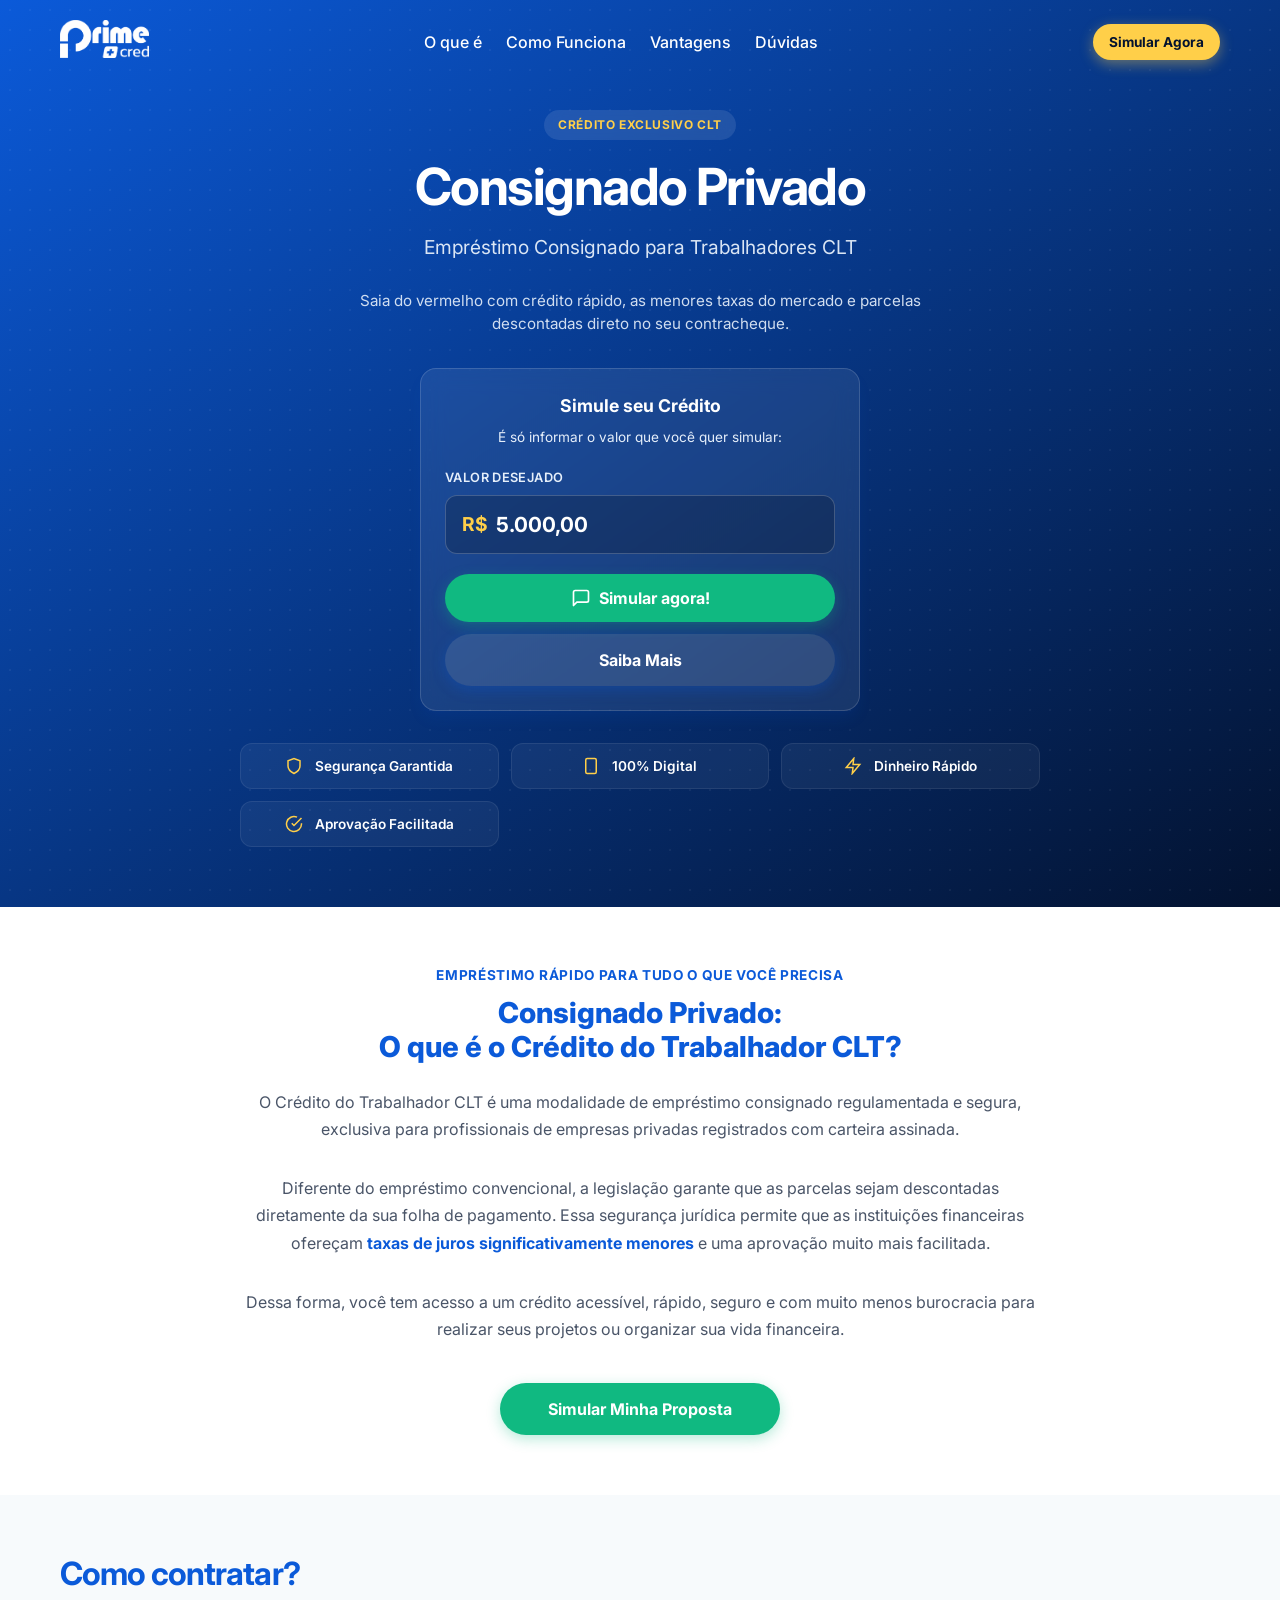
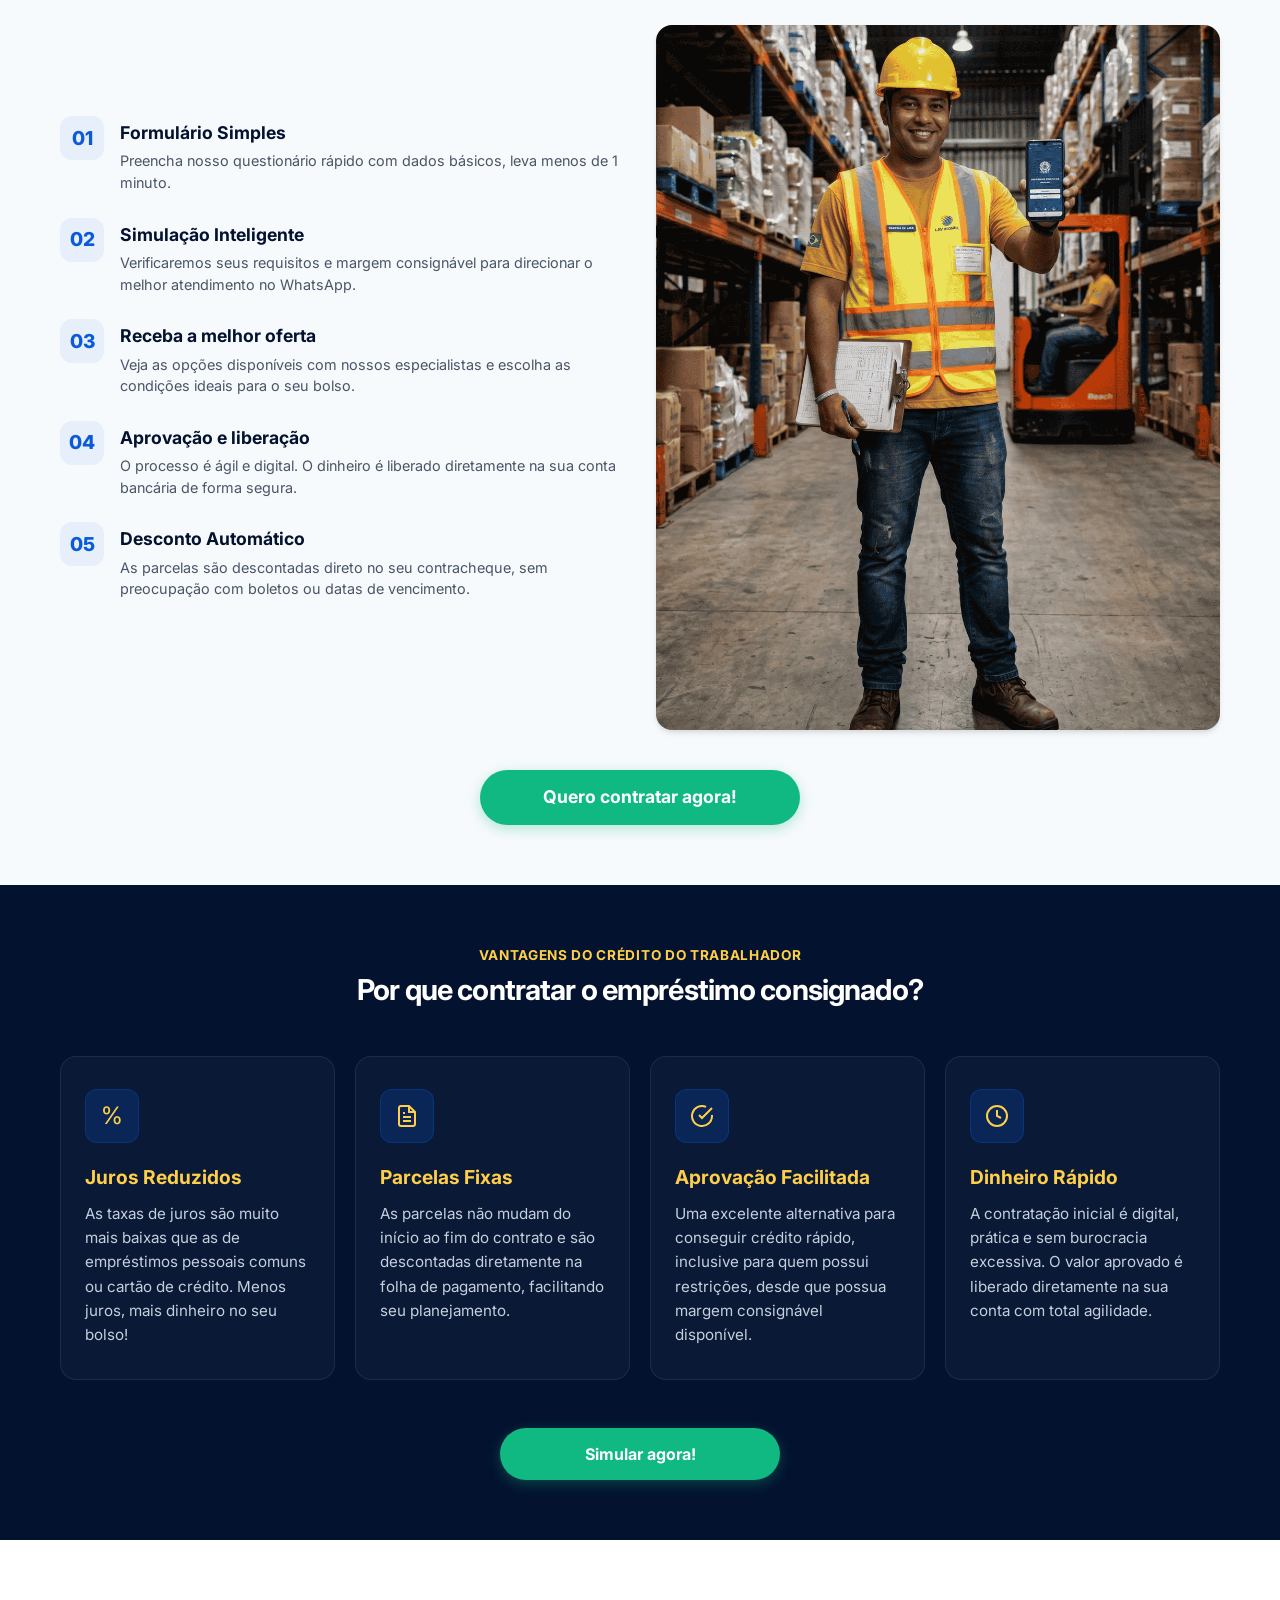
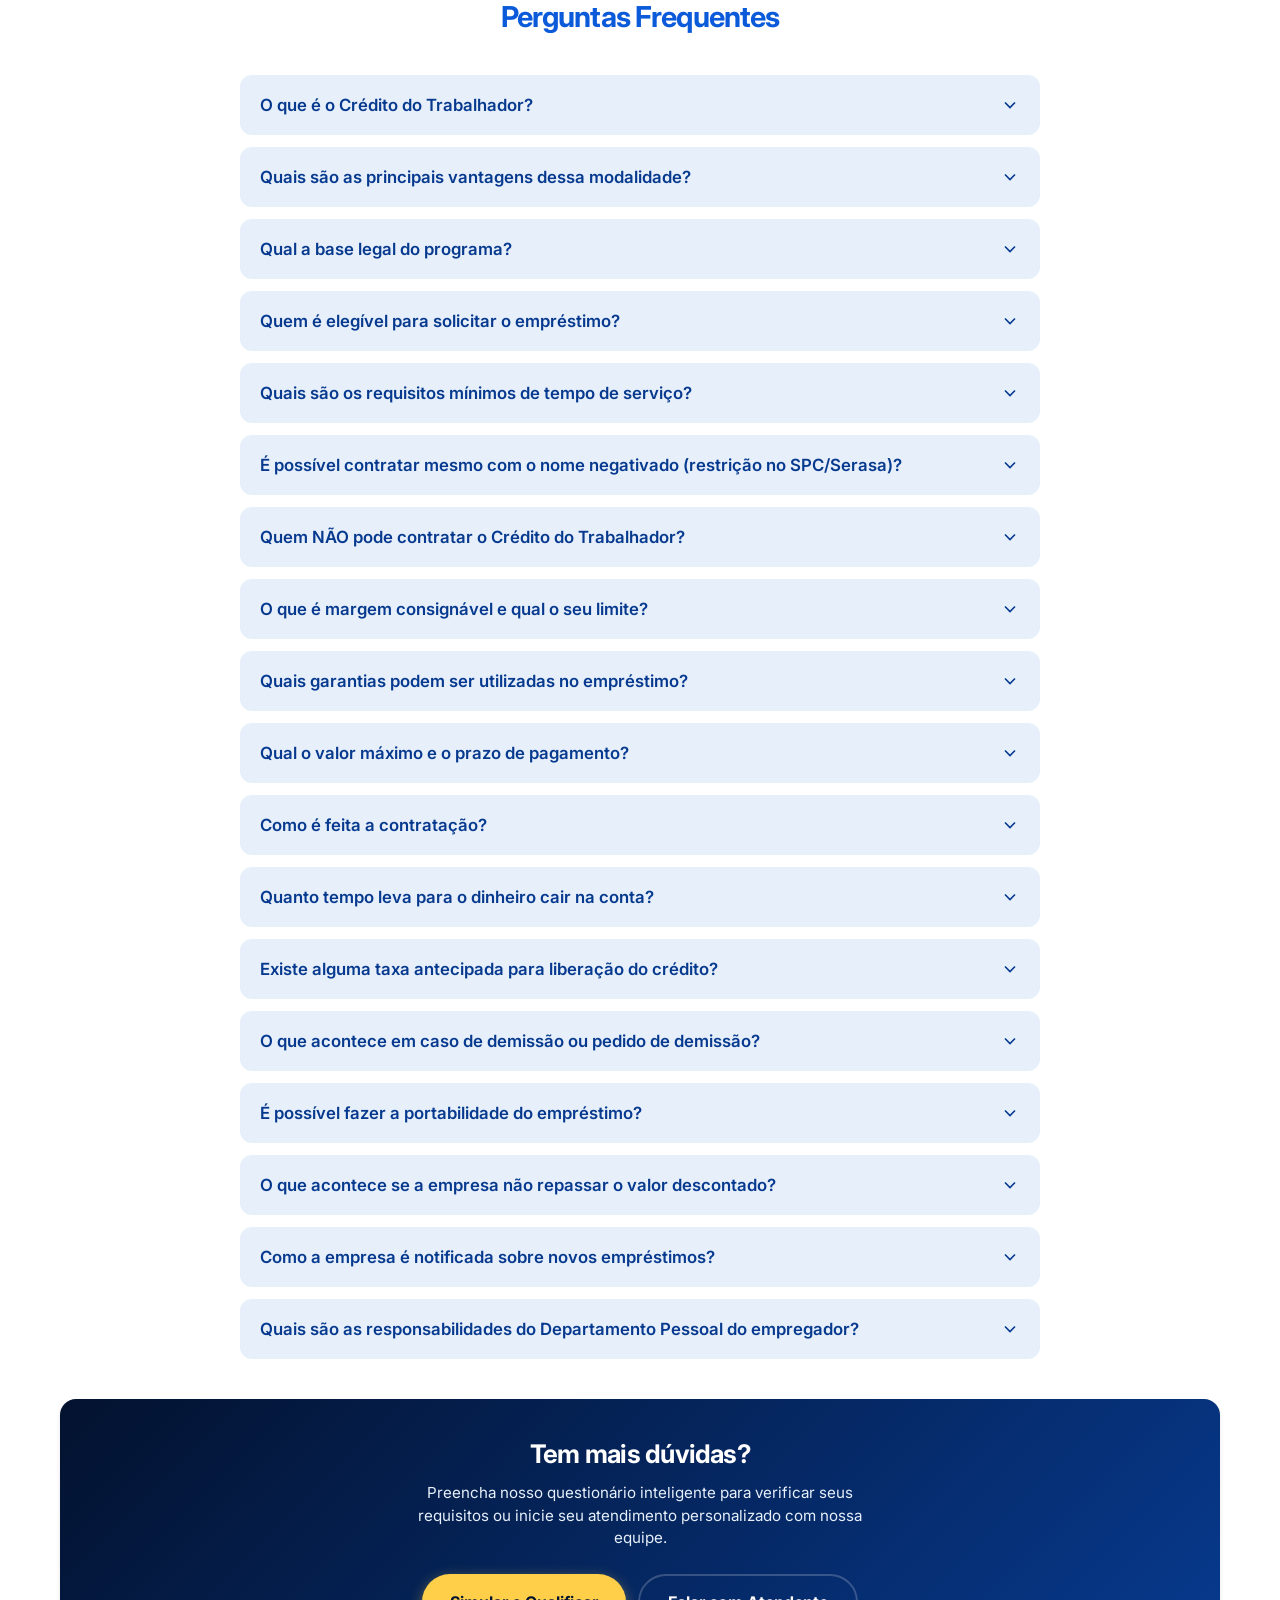
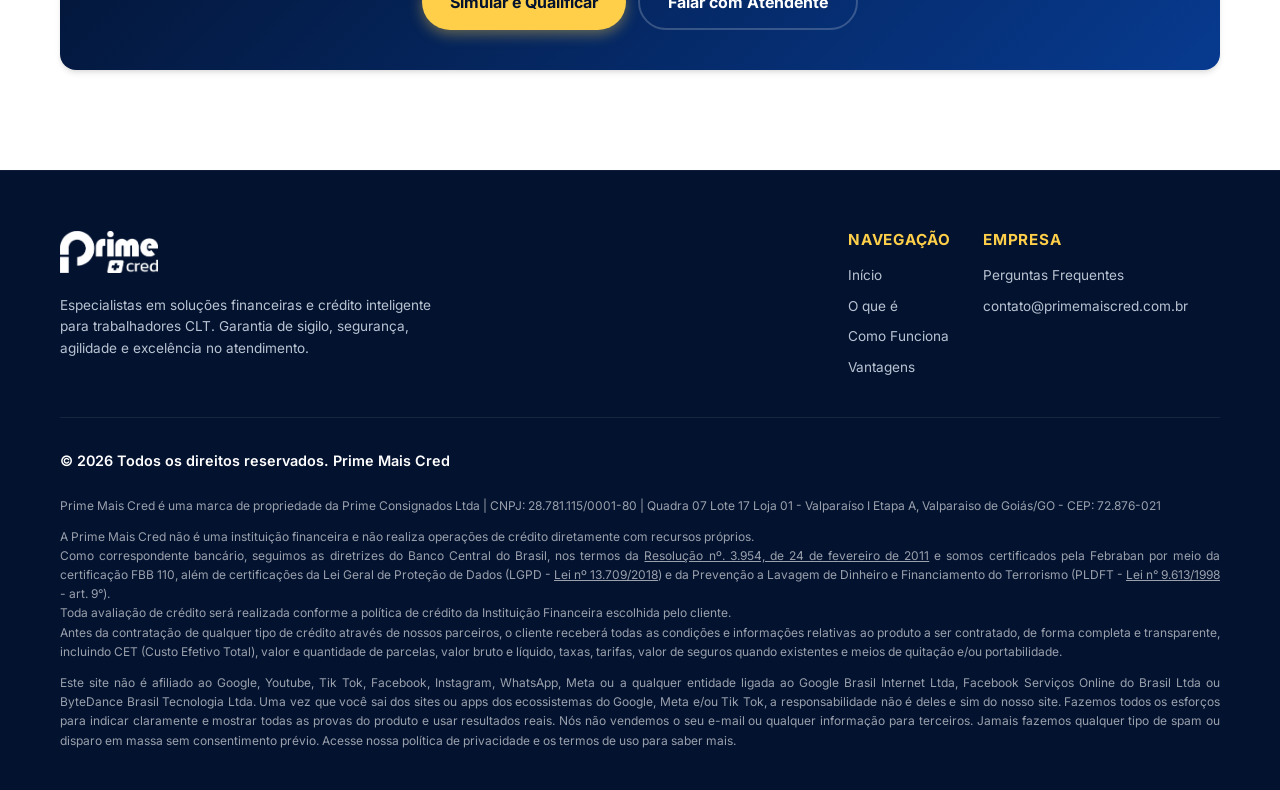
==== index.html @ 3300f2ee "feat: lançamento da landing page versão 1.0" ====
<!DOCTYPE html>
<html lang="pt-BR">
<head>
  <meta charset="UTF-8">
  <meta name="viewport" content="width=device-width, initial-scale=1.0">
  <title>Prime Mais Cred - Empréstimo Consignado Privado para Trabalhadores CLT</title>
  <meta name="description" content="Simule seu Empréstimo Consignado Privado na Prime Mais Cred. Exclusivo para trabalhadores CLT com desconto em folha, as menores taxas e liberação rápida.">
  
  <!-- Favicon / Ícone -->
  <link rel="icon" href="logo-prime-cred-oficial-sem-fundo.webp" type="image/webp">
  
  <!-- Folha de Estilos -->
  <link rel="stylesheet" href="css/style.css">
</head>
<body>

  <!-- Header -->
  <header class="header" id="header">
    <div class="container">
      <a href="index.html" class="logo-link" aria-label="Página Inicial Prime Mais Cred">
        <img src="logo-prime-cred-letra-branca-sem-fundo.webp" alt="Logo Prime Mais Cred" class="logo-img">
      </a>
      <nav class="header-nav">
        <a href="#sobre">O que é</a>
        <a href="#como-contratar">Como Funciona</a>
        <a href="#vantagens">Vantagens</a>
        <a href="#faq">Dúvidas</a>
      </nav>
      <div>
        <a href="questionario.html" class="btn btn-secondary" style="padding: 8px 16px; font-size: 0.85rem;">Simular Agora</a>
      </div>
    </div>
  </header>

  <!-- Hero Section -->
  <section class="hero">
    <div class="container">
      <div class="hero-content">
        <span class="tag-badge">Crédito Exclusivo CLT</span>
        <h1>Consignado Privado</h1>
        <p>Empréstimo Consignado para Trabalhadores CLT</p>
        
        <div style="max-width: 600px; margin: 0 auto 32px auto; font-size: 0.95rem; color: var(--color-primary-light); opacity: 0.9;">
          Saia do vermelho com crédito rápido, as menores taxas do mercado e parcelas descontadas direto no seu contracheque.
        </div>

        <!-- Card de Simulação da Hero -->
        <div class="hero-simulation-card" id="hero-simulation-card">
          <div class="simulation-title">Simule seu Crédito</div>
          <div class="simulation-subtitle">É só informar o valor que você quer simular:</div>
          
          <div class="input-group">
            <label for="hero-simulation-value" class="input-label">Valor Desejado</label>
            <div class="input-wrapper">
              <span class="input-prefix">R$</span>
              <input type="text" id="hero-simulation-value" class="input-field" placeholder="5.000,00" value="5.000,00">
            </div>
          </div>

          <div style="display: flex; flex-direction: column; gap: 12px;">
            <button type="button" id="btn-hero-simulate" class="btn btn-success">
              <svg width="20" height="20" viewBox="0 0 24 24" fill="none" stroke="currentColor" stroke-width="2" stroke-linecap="round" stroke-linejoin="round"><path d="M21 15a2 2 0 0 1-2 2H7l-4 4V5a2 2 0 0 1 2-2h14a2 2 0 0 1 2 2z"></path></svg>
              Simular agora!
            </button>
            <a href="#sobre" class="btn btn-primary" style="background-color: rgba(255,255,255,0.1); color: var(--color-white);">Saiba Mais</a>
          </div>
        </div>

        <!-- Mini Badges de Confiança -->
        <div class="hero-badges-grid">
          <div class="hero-badge">
            <svg width="18" height="18" viewBox="0 0 24 24" fill="none" stroke="currentColor" stroke-width="2"><path d="M12 22s8-4 8-10V5l-8-3-8 3v7c0 6 8 10 8 10z"></path></svg>
            <span>Segurança Garantida</span>
          </div>
          <div class="hero-badge">
            <svg width="18" height="18" viewBox="0 0 24 24" fill="none" stroke="currentColor" stroke-width="2"><rect x="5" y="2" width="14" height="20" rx="2" ry="2"></rect><line x1="12" y1="18" x2="12.01" y2="18"></line></svg>
            <span>100% Digital</span>
          </div>
          <div class="hero-badge">
            <svg width="18" height="18" viewBox="0 0 24 24" fill="none" stroke="currentColor" stroke-width="2"><polygon points="13 2 3 14 12 14 11 22 21 10 12 10 13 2"></polygon></svg>
            <span>Dinheiro Rápido</span>
          </div>
          <div class="hero-badge">
            <svg width="18" height="18" viewBox="0 0 24 24" fill="none" stroke="currentColor" stroke-width="2"><path d="M22 11.08V12a10 10 0 1 1-5.93-9.14"></path><polyline points="22 4 12 14.01 9 11.01"></polyline></svg>
            <span>Aprovação Facilitada</span>
          </div>
        </div>

      </div>
    </div>
  </section>

  <!-- Seção: O que é o Crédito -->
  <section class="section" id="sobre">
    <div class="container">
      <h2 class="section-title" style="font-size: 0.85rem; text-transform: uppercase; letter-spacing: 0.05em; color: var(--color-primary);">Empréstimo rápido para tudo o que você precisa</h2>
      <div style="font-size: 1.8rem; font-weight: 800; text-align: center; color: var(--color-primary); margin-bottom: 24px; line-height: 1.2;">
        Consignado Privado:<br>O que é o Crédito do Trabalhador CLT?
      </div>
      
      <p class="about-text">
        O Crédito do Trabalhador CLT é uma modalidade de empréstimo consignado regulamentada e segura, exclusiva para profissionais de empresas privadas registrados com carteira assinada.
      </p>
      <p class="about-text">
        Diferente do empréstimo convencional, a legislação garante que as parcelas sejam descontadas diretamente da sua folha de pagamento. Essa segurança jurídica permite que as instituições financeiras ofereçam <strong>taxas de juros significativamente menores</strong> e uma aprovação muito mais facilitada.
      </p>
      <p class="about-text" style="margin-bottom: 40px;">
        Dessa forma, você tem acesso a um crédito acessível, rápido, seguro e com muito menos burocracia para realizar seus projetos ou organizar sua vida financeira.
      </p>

      <div style="text-align: center;">
        <a href="questionario.html" class="btn btn-success" style="max-width: 280px;">Simular Minha Proposta</a>
      </div>
    </div>
  </section>

  <!-- Seção: Como Contratar -->
  <section class="section" id="como-contratar" style="background-color: var(--color-gray-light);">
    <div class="container">
      <h2 class="section-title" style="text-align: left; color: var(--color-primary); font-size: 2rem; margin-bottom: 32px;">Como contratar?</h2>
      
      <div class="steps-container">
        <div class="steps-grid">
          
          <div class="step-item">
            <div class="step-number">01</div>
            <div class="step-content">
              <div class="step-title">Formulário Simples</div>
              <div class="step-desc">Preencha nosso questionário rápido com dados básicos, leva menos de 1 minuto.</div>
            </div>
          </div>

          <div class="step-item">
            <div class="step-number">02</div>
            <div class="step-content">
              <div class="step-title">Simulação Inteligente</div>
              <div class="step-desc">Verificaremos seus requisitos e margem consignável para direcionar o melhor atendimento no WhatsApp.</div>
            </div>
          </div>

          <div class="step-item">
            <div class="step-number">03</div>
            <div class="step-content">
              <div class="step-title">Receba a melhor oferta</div>
              <div class="step-desc">Veja as opções disponíveis com nossos especialistas e escolha as condições ideais para o seu bolso.</div>
            </div>
          </div>

          <div class="step-item">
            <div class="step-number">04</div>
            <div class="step-content">
              <div class="step-title">Aprovação e liberação</div>
              <div class="step-desc">O processo é ágil e digital. O dinheiro é liberado diretamente na sua conta bancária de forma segura.</div>
            </div>
          </div>

          <div class="step-item">
            <div class="step-number">05</div>
            <div class="step-content">
              <div class="step-title">Desconto Automático</div>
              <div class="step-desc">As parcelas são descontadas direto no seu contracheque, sem preocupação com boletos ou datas de vencimento.</div>
            </div>
          </div>

        </div>

        <div class="steps-img-wrapper">
          <!-- Imagem de apoio do Trabalhador CLT -->
          <img src="trabalhador-clt.webp" alt="Trabalhador CLT com carteira assinada" class="steps-img">
        </div>
      </div>

      <div style="text-align: center; margin-top: 40px;">
        <a href="questionario.html" class="btn btn-success" style="max-width: 320px; font-size: 1.1rem;">Quero contratar agora!</a>
      </div>
    </div>
  </section>

  <!-- Seção: Vantagens -->
  <section class="section bg-dark-section" id="vantagens">
    <div class="container">
      <div style="text-align: center; color: var(--color-secondary); font-size: 0.85rem; font-weight: 700; text-transform: uppercase; letter-spacing: 0.05em; margin-bottom: 8px;">
        Vantagens do Crédito do Trabalhador
      </div>
      <h2 class="section-title" style="margin-bottom: 48px;">Por que contratar o empréstimo consignado?</h2>
      
      <div class="benefits-grid">
        
        <div class="benefit-card">
          <div class="benefit-icon">%</div>
          <div class="benefit-title">Juros Reduzidos</div>
          <div class="benefit-desc">As taxas de juros são muito mais baixas que as de empréstimos pessoais comuns ou cartão de crédito. Menos juros, mais dinheiro no seu bolso!</div>
        </div>

        <div class="benefit-card">
          <div class="benefit-icon">
            <svg width="24" height="24" viewBox="0 0 24 24" fill="none" stroke="currentColor" stroke-width="2"><path d="M14 2H6a2 2 0 0 0-2 2v16a2 2 0 0 0 2 2h12a2 2 0 0 0 2-2V8z"></path><polyline points="14 2 14 8 20 8"></polyline><line x1="16" y1="13" x2="8" y2="13"></line><line x1="16" y1="17" x2="8" y2="17"></line><polyline points="10 9 9 9 8 9"></polyline></svg>
          </div>
          <div class="benefit-title">Parcelas Fixas</div>
          <div class="benefit-desc">As parcelas não mudam do início ao fim do contrato e são descontadas diretamente na folha de pagamento, facilitando seu planejamento.</div>
        </div>

        <div class="benefit-card">
          <div class="benefit-icon">
            <svg width="24" height="24" viewBox="0 0 24 24" fill="none" stroke="currentColor" stroke-width="2"><path d="M22 11.08V12a10 10 0 1 1-5.93-9.14"></path><polyline points="22 4 12 14.01 9 11.01"></polyline></svg>
          </div>
          <div class="benefit-title">Aprovação Facilitada</div>
          <div class="benefit-desc">Uma excelente alternativa para conseguir crédito rápido, inclusive para quem possui restrições, desde que possua margem consignável disponível.</div>
        </div>

        <div class="benefit-card">
          <div class="benefit-icon">
            <svg width="24" height="24" viewBox="0 0 24 24" fill="none" stroke="currentColor" stroke-width="2"><circle cx="12" cy="12" r="10"></circle><polyline points="12 6 12 12 16 14"></polyline></svg>
          </div>
          <div class="benefit-title">Dinheiro Rápido</div>
          <div class="benefit-desc">A contratação inicial é digital, prática e sem burocracia excessiva. O valor aprovado é liberado diretamente na sua conta com total agilidade.</div>
        </div>

      </div>

      <div style="text-align: center; margin-top: 48px;">
        <a href="questionario.html" class="btn btn-success" style="max-width: 280px;">Simular agora!</a>
      </div>
    </div>
  </section>

  <!-- Seção: FAQ (Perguntas Frequentes) -->
  <section class="section" id="faq">
    <div class="container">
      <h2 class="section-title" style="color: var(--color-primary); margin-bottom: 40px;">Perguntas Frequentes</h2>
      
      <div class="faq-container" id="faq-accordion">
        
        <div class="faq-item">
          <button type="button" class="faq-question" aria-expanded="false">
            <span>O que é o Crédito do Trabalhador?</span>
            <svg viewBox="0 0 24 24" fill="none" stroke="currentColor" stroke-width="2"><polyline points="6 9 12 15 18 9"></polyline></svg>
          </button>
          <div class="faq-answer">
            <p>É uma modalidade de empréstimo consignado destinada a trabalhadores do setor privado com carteira assinada (CLT) e outras categorias. O diferencial deste programa é o desconto automático das parcelas diretamente na folha de pagamento, com a gestão sendo feita por plataformas digitais públicas (Dataprev, Carteira de Trabalho Digital e eSocial), sem depender de acordos prévios entre o empregador e a instituição financeira.</p>
          </div>
        </div>

        <div class="faq-item">
          <button type="button" class="faq-question" aria-expanded="false">
            <span>Quais são as principais vantagens dessa modalidade?</span>
            <svg viewBox="0 0 24 24" fill="none" stroke="currentColor" stroke-width="2"><polyline points="6 9 12 15 18 9"></polyline></svg>
          </button>
          <div class="faq-answer">
            <ul>
              <li><strong>Taxas de juros reduzidas:</strong> Menores que as do crédito pessoal comum, variando geralmente na média de 1.99% a 4.99% ao mês.</li>
              <li><strong>Contratação 100% digital:</strong> Realizada via aplicativo, sem burocracia excessiva.</li>
              <li><strong>Parcelas fixas:</strong> O valor das prestações permanece o mesmo do início ao fim do contrato.</li>
              <li><strong>Conveniência:</strong> O pagamento é automático por meio do desconto direto no salário do trabalhador.</li>
            </ul>
          </div>
        </div>

        <div class="faq-item">
          <button type="button" class="faq-question" aria-expanded="false">
            <span>Qual a base legal do programa?</span>
            <svg viewBox="0 0 24 24" fill="none" stroke="currentColor" stroke-width="2"><polyline points="6 9 12 15 18 9"></polyline></svg>
          </button>
          <div class="faq-answer">
            <p>O Crédito do Trabalhador é regulamentado pela Lei nº 15.179/2025 (originada da MP 1.292/2025) e pelas Portarias do Ministério do Trabalho e Emprego (MTE) nº 433, 434 e 435 de 2025.</p>
          </div>
        </div>

        <div class="faq-item">
          <button type="button" class="faq-question" aria-expanded="false">
            <span>Quem é elegível para solicitar o empréstimo?</span>
            <svg viewBox="0 0 24 24" fill="none" stroke="currentColor" stroke-width="2"><polyline points="6 9 12 15 18 9"></polyline></svg>
          </button>
          <div class="faq-answer">
            <p>Podem contratar o crédito os trabalhadores com contrato de trabalho ativo registrados no eSocial, incluindo:</p>
            <ul>
              <li>Empregados do setor privado (Regime CLT) urbanos e rurais.</li>
              <li>Empregados domésticos.</li>
              <li>Microempreendedores Individuais (MEIs) que possuam funcionários.</li>
              <li>Trabalhadores de aplicativos de transporte e entrega (motoristas e entregadores).</li>
              <li>Diretores não empregados com vínculo ao FGTS.</li>
            </ul>
          </div>
        </div>

        <div class="faq-item">
          <button type="button" class="faq-question" aria-expanded="false">
            <span>Quais são os requisitos mínimos de tempo de serviço?</span>
            <svg viewBox="0 0 24 24" fill="none" stroke="currentColor" stroke-width="2"><polyline points="6 9 12 15 18 9"></polyline></svg>
          </button>
          <div class="faq-answer">
            <p>Embora varie conforme a instituição financeira, os critérios comuns são:</p>
            <ul>
              <li>Vínculo ativo de, no mínimo, 3 meses no emprego atual.</li>
              <li>Empresa empregadora ativa há mais de 24 meses.</li>
            </ul>
          </div>
        </div>

        <div class="faq-item">
          <button type="button" class="faq-question" aria-expanded="false">
            <span>É possível contratar mesmo com o nome negativado (restrição no SPC/Serasa)?</span>
            <svg viewBox="0 0 24 24" fill="none" stroke="currentColor" stroke-width="2"><polyline points="6 9 12 15 18 9"></polyline></svg>
          </button>
          <div class="faq-answer">
            <p>Sim. Na maioria dos casos, o acesso é facilitado mesmo para quem não possui score alto ou está negativado, pois a garantia do pagamento reside no desconto direto em folha e no uso de saldos do FGTS como garantia.</p>
          </div>
        </div>

        <div class="faq-item">
          <button type="button" class="faq-question" aria-expanded="false">
            <span>Quem NÃO pode contratar o Crédito do Trabalhador?</span>
            <svg viewBox="0 0 24 24" fill="none" stroke="currentColor" stroke-width="2"><polyline points="6 9 12 15 18 9"></polyline></svg>
          </button>
          <div class="faq-answer">
            <p>O produto não está disponível para:</p>
            <ul>
              <li>Trabalhadores em período de experiência.</li>
              <li>Funcionários cumprindo aviso prévio.</li>
              <li>Trabalhadores em licença médica, maternidade ou paternidade.</li>
              <li>Autônomos informais (sem vínculo via aplicativo ou CLT) e empreendedores sem funcionários.</li>
            </ul>
          </div>
        </div>

        <div class="faq-item">
          <button type="button" class="faq-question" aria-expanded="false">
            <span>O que é margem consignável e qual o seu limite?</span>
            <svg viewBox="0 0 24 24" fill="none" stroke="currentColor" stroke-width="2"><polyline points="6 9 12 15 18 9"></polyline></svg>
          </button>
          <div class="faq-answer">
            <p>A margem consignável é o valor máximo do salário que pode ser comprometido mensalmente para pagar as parcelas.</p>
            <ul>
              <li>Para trabalhadores CLT e domésticos: O limite é de 35% da renda líquida mensal.</li>
              <li>Para trabalhadores de aplicativos: O limite é de 30% do montante repassado pelas plataformas.</li>
            </ul>
          </div>
        </div>

        <div class="faq-item">
          <button type="button" class="faq-question" aria-expanded="false">
            <span>Quais garantias podem ser utilizadas no empréstimo?</span>
            <svg viewBox="0 0 24 24" fill="none" stroke="currentColor" stroke-width="2"><polyline points="6 9 12 15 18 9"></polyline></svg>
          </button>
          <div class="faq-answer">
            <p>O trabalhador pode oferecer como garantia:</p>
            <ul>
              <li>Até 10% do saldo disponível na conta vinculada do FGTS.</li>
              <li>Até 100% do valor da multa rescisória (os 40% devidos em caso de demissão sem justa causa).</li>
            </ul>
          </div>
        </div>

        <div class="faq-item">
          <button type="button" class="faq-question" aria-expanded="false">
            <span>Qual o valor máximo e o prazo de pagamento?</span>
            <svg viewBox="0 0 24 24" fill="none" stroke="currentColor" stroke-width="2"><polyline points="6 9 12 15 18 9"></polyline></svg>
          </button>
          <div class="faq-answer">
            <p>O valor máximo depende da margem disponível e da análise de crédito. O prazo de pagamento é flexível, podendo chegar a 36 meses, dependendo das condições da instituição financeira e do empregador.</p>
          </div>
        </div>

        <div class="faq-item">
          <button type="button" class="faq-question" aria-expanded="false">
            <span>Como é feita a contratação?</span>
            <svg viewBox="0 0 24 24" fill="none" stroke="currentColor" stroke-width="2"><polyline points="6 9 12 15 18 9"></polyline></svg>
          </button>
          <div class="faq-answer">
            <p>O processo é realizado de forma 100% digital, com total segurança e privacidade. O processo pode variar dependendo da instituição financeira, mas no geral, é realizada a confirmação e autorização de consulta de dados, depois da coleta de dados é feito uma simulação, assim que aprovada a proposta apresentada, é realizada a digitação no sistema da instituição financeira. É fornecido um link de formalização. Após finalizada a formalização e a averbação da instituição financeira, o crédito é realizado na conta corrente cadastrada.</p>
          </div>
        </div>

        <div class="faq-item">
          <button type="button" class="faq-question" aria-expanded="false">
            <span>Quanto tempo leva para o dinheiro cair na conta?</span>
            <svg viewBox="0 0 24 24" fill="none" stroke="currentColor" stroke-width="2"><polyline points="6 9 12 15 18 9"></polyline></svg>
          </button>
          <div class="faq-answer">
            <p>Após a aprovação e averbação do contrato pela Dataprev, o valor costuma ser liberado rapidamente, variando de 1 hora até 24 horas.</p>
          </div>
        </div>

        <div class="faq-item">
          <button type="button" class="faq-question" aria-expanded="false">
            <span>Existe alguma taxa antecipada para liberação do crédito?</span>
            <svg viewBox="0 0 24 24" fill="none" stroke="currentColor" stroke-width="2"><polyline points="6 9 12 15 18 9"></polyline></svg>
          </button>
          <div class="faq-answer">
            <p>Não. Nenhuma instituição financeira autorizada cobra taxas, seguros ou depósitos antecipados para liberar o crédito consignado. Qualquer pedidos de pagamentos prévios ou repasses posteriores a liberação do crédito são proibidos e indícios claros de fraude.</p>
          </div>
        </div>

        <div class="faq-item">
          <button type="button" class="faq-question" aria-expanded="false">
            <span>O que acontece em caso de demissão ou pedido de demissão?</span>
            <svg viewBox="0 0 24 24" fill="none" stroke="currentColor" stroke-width="2"><polyline points="6 9 12 15 18 9"></polyline></svg>
          </button>
          <div class="faq-answer">
            <p>A dívida não é extinta com o desligamento. Ocorrem as seguintes ações:</p>
            <ul>
              <li><strong>Desconto nas verbas rescisórias:</strong> A empresa pode descontar o valor devido diretamente do que o trabalhador tem a receber na rescisão, respeitando os limites legais.</li>
              <li><strong>Garantias do FGTS:</strong> O banco pode reter os 10% do saldo do FGTS e 100% da multa rescisória empenhados como garantia.</li>
              <li><strong>Saldo remanescente:</strong> Caso ainda reste dívida, o valor é convertido em crédito pessoal, devendo ser pago via boletos ou débito em conta.</li>
              <li><strong>Novo emprego:</strong> Se o trabalhador conseguir um novo vínculo CLT, a dívida pode ser automaticamente transferida para desconto no salário da nova empresa.</li>
            </ul>
          </div>
        </div>

        <div class="faq-item">
          <button type="button" class="faq-question" aria-expanded="false">
            <span>É possível fazer a portabilidade do empréstimo?</span>
            <svg viewBox="0 0 24 24" fill="none" stroke="currentColor" stroke-width="2"><polyline points="6 9 12 15 18 9"></polyline></svg>
          </button>
          <div class="faq-answer">
            <p>Sim. O trabalhador pode migrar seu contrato para outra instituição financeira que ofereça taxas mais baixas ou melhores condições. Fale com nosso atendimento, que realizamos as simulações e buscamos as melhores condições disponíveis.</p>
          </div>
        </div>

        <div class="faq-item">
          <button type="button" class="faq-question" aria-expanded="false">
            <span>O que acontece se a empresa não repassar o valor descontado?</span>
            <svg viewBox="0 0 24 24" fill="none" stroke="currentColor" stroke-width="2"><polyline points="6 9 12 15 18 9"></polyline></svg>
          </button>
          <div class="faq-answer">
            <p>O empregador tem a obrigação legal de repassar os valores retidos sob pena de sanções administrativas, civis e criminais. Caso o desconto ocorra no holerite, mas não apareça como pago no banco, o trabalhador deve contatar o RH da empresa e a instituição financeira.</p>
          </div>
        </div>

        <div class="faq-item">
          <button type="button" class="faq-question" aria-expanded="false">
            <span>Como a empresa é notificada sobre novos empréstimos?</span>
            <svg viewBox="0 0 24 24" fill="none" stroke="currentColor" stroke-width="2"><polyline points="6 9 12 15 18 9"></polyline></svg>
          </button>
          <div class="faq-answer">
            <p>A empresa recebe um aviso eletrônico via Domicílio Eletrônico Trabalhista (DET) entre os dias 21 e 25 de cada mês, informando que houve contratações por parte de seus funcionários.</p>
          </div>
        </div>

        <div class="faq-item">
          <button type="button" class="faq-question" aria-expanded="false">
            <span>Quais são as responsabilidades do Departamento Pessoal do empregador?</span>
            <svg viewBox="0 0 24 24" fill="none" stroke="currentColor" stroke-width="2"><polyline points="6 9 12 15 18 9"></polyline></svg>
          </button>
          <div class="faq-answer">
            <ul>
              <li><strong>Consulta mensal:</strong> Acessar o Portal Emprega Brasil para baixar o "Arquivo de Empréstimos" com os valores atualizados.</li>
              <li><strong>Escrituração:</strong> Lançar o desconto no eSocial utilizando a rubrica específica (9253 - Empréstimos eConsignados).</li>
              <li><strong>Recolhimento:</strong> Gerar a guia via FGTS Digital (ou DAE para domésticos/MEI) e efetuar o pagamento até o dia 20 do mês seguinte.</li>
            </ul>
          </div>
        </div>

      </div>

      <!-- Card de Contato / Suporte -->
      <div class="cta-support">
        <h3>Tem mais dúvidas?</h3>
        <p>Preencha nosso questionário inteligente para verificar seus requisitos ou inicie seu atendimento personalizado com nossa equipe.</p>
        <div class="cta-support-buttons">
          <a href="questionario.html" class="btn btn-secondary">Simular e Qualificar</a>
          <a href="questionario.html" class="btn btn-outline">Falar com Atendente</a>
        </div>
      </div>

    </div>
  </section>

  <!-- Footer -->
  <footer class="footer">
    <div class="container">
      
      <div class="footer-top">
        <div class="footer-info">
          <img src="logo-prime-cred-letra-branca-sem-fundo.webp" alt="Logo Prime Mais Cred" class="footer-logo">
          <p>Especialistas em soluções financeiras e crédito inteligente para trabalhadores CLT. Garantia de sigilo, segurança, agilidade e excelência no atendimento.</p>
        </div>

        <div class="footer-columns">
          <div class="footer-col">
            <h4>Navegação</h4>
            <ul>
              <li><a href="#header">Início</a></li>
              <li><a href="#sobre">O que é</a></li>
              <li><a href="#como-contratar">Como Funciona</a></li>
              <li><a href="#vantagens">Vantagens</a></li>
            </ul>
          </div>

          <div class="footer-col">
            <h4>Empresa</h4>
            <ul>
              <li><a href="#faq">Perguntas Frequentes</a></li>
              <li><span>contato@primemaiscred.com.br</span></li>
            </ul>
          </div>
        </div>
      </div>

      <div class="footer-bottom">
        <div style="font-size: 0.9rem; color: var(--color-white); font-weight: 600;">
          © 2026 Todos os direitos reservados. Prime Mais Cred
        </div>
        
        <div class="legal-disclaimers">
          <p>
            Prime Mais Cred é uma marca de propriedade da Prime Consignados Ltda | CNPJ: 28.781.115/0001-80 | Quadra 07 Lote 17 Loja 01 - Valparaíso I Etapa A, Valparaiso de Goiás/GO - CEP: 72.876-021
          </p>
          <p>
            A Prime Mais Cred não é uma instituição financeira e não realiza operações de crédito diretamente com recursos próprios.<br>
            Como correspondente bancário, seguimos as diretrizes do Banco Central do Brasil, nos termos da <a href="https://www.bcb.gov.br/pre/normativos/res/2011/pdf/res_3954_v7_l.pdf" target="_blank" rel="noopener noreferrer" style="color: inherit; text-decoration: underline;">Resolução nº. 3.954, de 24 de fevereiro de 2011</a> e somos certificados pela Febraban por meio da certificação FBB 110, além de certificações da Lei Geral de Proteção de Dados (LGPD - <a href="https://www.planalto.gov.br/ccivil_03/_ato2015-2018/2018/lei/l13709.htm" target="_blank" rel="noopener noreferrer" style="color: inherit; text-decoration: underline;">Lei nº 13.709/2018</a>) e da Prevenção a Lavagem de Dinheiro e Financiamento do Terrorismo (PLDFT - <a href="https://www.planalto.gov.br/ccivil_03/leis/l9613.htm" target="_blank" rel="noopener noreferrer" style="color: inherit; text-decoration: underline;">Lei n° 9.613/1998</a> - art. 9°).<br>
            Toda avaliação de crédito será realizada conforme a política de crédito da Instituição Financeira escolhida pelo cliente.<br>
            Antes da contratação de qualquer tipo de crédito através de nossos parceiros, o cliente receberá todas as condições e informações relativas ao produto a ser contratado, de forma completa e transparente, incluindo CET (Custo Efetivo Total), valor e quantidade de parcelas, valor bruto e líquido, taxas, tarifas, valor de seguros quando existentes e meios de quitação e/ou portabilidade.
          </p>
          <p>
            Este site não é afiliado ao Google, Youtube, Tik Tok, Facebook, Instagram, WhatsApp, Meta ou a qualquer entidade ligada ao Google Brasil Internet Ltda, Facebook Serviços Online do Brasil Ltda ou ByteDance Brasil Tecnologia Ltda. Uma vez que você sai dos sites ou apps dos ecossistemas do Google, Meta e/ou Tik Tok, a responsabilidade não é deles e sim do nosso site. Fazemos todos os esforços para indicar claramente e mostrar todas as provas do produto e usar resultados reais. Nós não vendemos o seu e-mail ou qualquer informação para terceiros. Jamais fazemos qualquer tipo de spam ou disparo em massa sem consentimento prévio. Acesse nossa política de privacidade e os termos de uso para saber mais.
          </p>
        </div>
      </div>

    </div>
  </footer>

  <!-- Script para capturar o clique no botão de simulação da Hero e repassar o valor -->
  <script>
    document.addEventListener('DOMContentLoaded', () => {
      const btnSimulate = document.getElementById('btn-hero-simulate');
      const inputVal = document.getElementById('hero-simulation-value');
      
      if (btnSimulate && inputVal) {
        btnSimulate.addEventListener('click', () => {
          let val = inputVal.value.trim();
          if (!val) val = "5.000,00";
          // Redireciona repassando o valor na URL
          window.location.href = `questionario.html?valor=${encodeURIComponent(val)}`;
        });

        // Permitir submeter com Enter no input
        inputVal.addEventListener('keyup', (e) => {
          if (e.key === 'Enter') {
            btnSimulate.click();
          }
        });
      }
    });
  </script>

  <!-- Script Principal da Página -->
  <script src="js/main.js"></script>
</body>
</html>
---- css/style.css ----
@import url('https://fonts.googleapis.com/css2?family=Inter:wght@400;500;600;700;800&display=swap');

:root {
  /* Cores Oficiais */
  --color-primary: #0b5ad9;
  --color-primary-dark: #073a8f;
  --color-primary-light: #e6effa;
  --color-secondary: #ffcf49;
  --color-secondary-hover: #f5bc23;
  --color-white: #ffffff;
  
  /* Cores Neutras e de Apoio */
  --color-dark: #03122f; /* Azul super escuro para seções premium/textos */
  --color-gray-dark: #4a5568;
  --color-gray-light: #f7fafc;
  --color-gray-border: #e2e8f0;
  
  /* Feedback */
  --color-success: #10b981;
  --color-danger: #ef4444;

  /* Efeitos e Sombras */
  --shadow-sm: 0 1px 2px 0 rgba(0, 0, 0, 0.05);
  --shadow-md: 0 4px 6px -1px rgba(0, 0, 0, 0.1), 0 2px 4px -1px rgba(0, 0, 0, 0.06);
  --shadow-lg: 0 10px 15px -3px rgba(11, 90, 217, 0.1), 0 4px 6px -2px rgba(11, 90, 217, 0.05);
  --radius-md: 12px;
  --radius-lg: 16px;
  --radius-full: 9999px;
  
  /* Transições */
  --transition-fast: 0.15s ease;
  --transition-normal: 0.3s ease;
}

/* Reset Geral */
*, *::before, *::after {
  box-sizing: border-box;
  margin: 0;
  padding: 0;
}

html {
  font-size: 16px;
  scroll-behavior: smooth;
}

body {
  font-family: 'Inter', sans-serif;
  background-color: var(--color-white);
  color: var(--color-dark);
  line-height: 1.5;
  overflow-x: hidden;
  -webkit-font-smoothing: antialiased;
}

a {
  color: inherit;
  text-decoration: none;
}

ul {
  list-style: none;
}

button, input, select, textarea {
  font-family: inherit;
  font-size: inherit;
  color: inherit;
  border: none;
  outline: none;
  background: none;
}

button {
  cursor: pointer;
}

/* Layout e Containers (Mobile-First) */
.container {
  width: 100%;
  max-width: 1200px;
  margin: 0 auto;
  padding: 0 20px;
}

/* Tipografia */
h1, h2, h3, h4 {
  line-height: 1.2;
  font-weight: 700;
  letter-spacing: -0.03em;
}

.text-gradient {
  background: linear-gradient(135deg, var(--color-white) 0%, var(--color-primary-light) 100%);
  -webkit-background-clip: text;
  -webkit-text-fill-color: transparent;
}

/* Botões Globais */
.btn {
  display: inline-flex;
  align-items: center;
  justify-content: center;
  gap: 8px;
  padding: 14px 28px;
  border-radius: var(--radius-full);
  font-weight: 700;
  text-align: center;
  transition: transform var(--transition-fast), box-shadow var(--transition-fast), background-color var(--transition-fast);
  width: 100%;
}

.btn:active {
  transform: scale(0.98);
}

.btn-secondary {
  background-color: var(--color-secondary);
  color: var(--color-dark);
  box-shadow: 0 4px 14px rgba(255, 207, 73, 0.4);
}

.btn-secondary:hover {
  background-color: var(--color-secondary-hover);
  box-shadow: 0 6px 20px rgba(255, 207, 73, 0.6);
  transform: translateY(-1px);
}

.btn-primary {
  background-color: var(--color-primary);
  color: var(--color-white);
  box-shadow: 0 4px 14px rgba(11, 90, 217, 0.3);
}

.btn-primary:hover {
  background-color: var(--color-primary-dark);
  transform: translateY(-1px);
}

.btn-success {
  background-color: var(--color-success);
  color: var(--color-white);
  box-shadow: 0 4px 14px rgba(16, 185, 129, 0.3);
}

.btn-success:hover {
  background-color: #059669;
  transform: translateY(-1px);
}

.btn-outline {
  border: 2px solid rgba(255, 255, 255, 0.2);
  color: var(--color-white);
  background-color: transparent;
}

.btn-outline:hover {
  background-color: rgba(255, 255, 255, 0.1);
  border-color: var(--color-white);
}

/* Header */
.header {
  position: absolute;
  top: 0;
  left: 0;
  width: 100%;
  z-index: 50;
  padding: 20px 0;
}

.header .container {
  display: flex;
  justify-content: space-between;
  align-items: center;
}

.logo-img {
  height: 38px;
  width: auto;
  object-fit: contain;
}

.header-nav {
  display: none; /* Mobile focado no CTA principal, navegação simplificada */
}

@media (min-width: 768px) {
  .header-nav {
    display: flex;
    gap: 24px;
    align-items: center;
    color: var(--color-white);
    font-weight: 500;
  }
  .header-nav a:hover {
    color: var(--color-secondary);
  }
  .header .btn {
    width: auto;
    padding: 10px 20px;
    font-size: 0.9rem;
  }
}

/* Hero Section */
.hero {
  background: linear-gradient(145deg, var(--color-primary) 0%, var(--color-dark) 100%);
  padding: 110px 0 60px 0;
  color: var(--color-white);
  position: relative;
  overflow: hidden;
}

.hero::after {
  content: '';
  position: absolute;
  top: 0;
  left: 0;
  right: 0;
  bottom: 0;
  background-image: radial-gradient(rgba(255,255,255,0.05) 1px, transparent 1px);
  background-size: 20px 20px;
  pointer-events: none;
}

.hero-content {
  position: relative;
  z-index: 2;
  text-align: center;
}

.tag-badge {
  display: inline-block;
  background-color: rgba(255, 255, 255, 0.1);
  backdrop-filter: blur(8px);
  -webkit-backdrop-filter: blur(8px);
  padding: 6px 14px;
  border-radius: var(--radius-full);
  font-size: 0.75rem;
  font-weight: 700;
  text-transform: uppercase;
  letter-spacing: 0.05em;
  color: var(--color-secondary);
  margin-bottom: 16px;
}

.hero h1 {
  font-size: 2.2rem;
  margin-bottom: 16px;
}

.hero p {
  font-size: 1rem;
  color: var(--color-primary-light);
  margin-bottom: 28px;
  opacity: 0.95;
}

/* Card de Simulação Rápida (Hero) */
.hero-simulation-card {
  background: rgba(255, 255, 255, 0.08);
  backdrop-filter: blur(12px);
  -webkit-backdrop-filter: blur(12px);
  border: 1px solid rgba(255, 255, 255, 0.15);
  border-radius: var(--radius-lg);
  padding: 24px;
  max-width: 440px;
  margin: 0 auto 32px auto;
  text-align: left;
  box-shadow: var(--shadow-lg);
}

.simulation-title {
  font-size: 1.1rem;
  font-weight: 700;
  margin-bottom: 8px;
  text-align: center;
}

.simulation-subtitle {
  font-size: 0.85rem;
  color: var(--color-primary-light);
  margin-bottom: 20px;
  text-align: center;
}

.input-group {
  margin-bottom: 20px;
  position: relative;
}

.input-label {
  display: block;
  font-size: 0.8rem;
  font-weight: 600;
  color: var(--color-primary-light);
  margin-bottom: 8px;
  text-transform: uppercase;
  letter-spacing: 0.03em;
}

.input-wrapper {
  position: relative;
  display: flex;
  align-items: center;
  background-color: rgba(0, 0, 0, 0.2);
  border: 1px solid rgba(255, 255, 255, 0.2);
  border-radius: var(--radius-md);
  overflow: hidden;
  transition: border-color var(--transition-fast);
}

.input-wrapper:focus-within {
  border-color: var(--color-secondary);
}

.input-prefix {
  padding: 14px 0 14px 16px;
  font-weight: 700;
  color: var(--color-secondary);
  font-size: 1.2rem;
}

.input-field {
  width: 100%;
  padding: 14px 16px 14px 8px;
  font-size: 1.3rem;
  font-weight: 700;
  color: var(--color-white);
}

.input-field::placeholder {
  color: rgba(255, 255, 255, 0.4);
}

/* Badges de Destaque na Hero */
.hero-badges-grid {
  display: grid;
  grid-template-columns: 1fr;
  gap: 12px;
  max-width: 440px;
  margin: 0 auto;
}

.hero-badge {
  display: flex;
  align-items: center;
  gap: 12px;
  background: rgba(255, 255, 255, 0.05);
  border: 1px solid rgba(255, 255, 255, 0.08);
  padding: 12px 16px;
  border-radius: var(--radius-md);
  font-size: 0.85rem;
  font-weight: 600;
  text-align: left;
}

.hero-badge svg {
  flex-shrink: 0;
  color: var(--color-secondary);
}

@media (min-width: 768px) {
  .hero h1 {
    font-size: 3.2rem;
  }
  .hero p {
    font-size: 1.2rem;
  }
  .hero-badges-grid {
    grid-template-columns: repeat(3, 1fr);
    max-width: 800px;
  }
  .hero-badge {
    justify-content: center;
    text-align: center;
  }
}

/* Seção: O que é o Crédito */
.section {
  padding: 60px 0;
}

.section-title {
  font-size: 1.8rem;
  text-align: center;
  margin-bottom: 12px;
  color: var(--color-dark);
}

.section-subtitle {
  font-size: 1rem;
  text-align: center;
  color: var(--color-gray-dark);
  margin-bottom: 40px;
  max-width: 700px;
  margin-left: auto;
  margin-right: auto;
}

.about-text {
  text-align: center;
  max-width: 800px;
  margin: 0 auto 32px auto;
  color: var(--color-gray-dark);
  font-size: 1rem;
  line-height: 1.7;
}

.about-text strong {
  color: var(--color-primary);
}

/* Seção: Vantagens */
.bg-dark-section {
  background-color: var(--color-dark);
  color: var(--color-white);
}

.bg-dark-section .section-title {
  color: var(--color-white);
}

.bg-dark-section .section-subtitle {
  color: var(--color-primary-light);
  opacity: 0.8;
}

.benefits-grid {
  display: grid;
  grid-template-columns: 1fr;
  gap: 20px;
}

.benefit-card {
  background: rgba(255, 255, 255, 0.03);
  border: 1px solid rgba(255, 255, 255, 0.08);
  padding: 32px 24px;
  border-radius: var(--radius-lg);
  transition: transform var(--transition-normal), background-color var(--transition-fast);
}

.benefit-card:hover {
  background: rgba(255, 255, 255, 0.06);
  transform: translateY(-4px);
}

.benefit-icon {
  width: 54px;
  height: 54px;
  border-radius: var(--radius-md);
  background-color: rgba(11, 90, 217, 0.2);
  color: var(--color-secondary);
  display: flex;
  align-items: center;
  justify-content: center;
  margin-bottom: 20px;
  font-size: 1.5rem;
  border: 1px solid rgba(11, 90, 217, 0.3);
}

.benefit-title {
  font-size: 1.2rem;
  font-weight: 700;
  margin-bottom: 10px;
  color: var(--color-secondary);
}

.benefit-desc {
  font-size: 0.95rem;
  color: var(--color-primary-light);
  opacity: 0.85;
  line-height: 1.6;
}

@media (min-width: 768px) {
  .benefits-grid {
    grid-template-columns: repeat(2, 1fr);
  }
}

@media (min-width: 1024px) {
  .benefits-grid {
    grid-template-columns: repeat(4, 1fr);
  }
}

/* Seção: Como Contratar */
.steps-grid {
  display: grid;
  grid-template-columns: 1fr;
  gap: 24px;
  margin-bottom: 40px;
}

.step-item {
  display: flex;
  gap: 16px;
  align-items: flex-start;
}

.step-number {
  flex-shrink: 0;
  width: 44px;
  height: 44px;
  border-radius: var(--radius-md);
  background-color: var(--color-primary-light);
  color: var(--color-primary);
  font-weight: 800;
  font-size: 1.2rem;
  display: flex;
  align-items: center;
  justify-content: center;
}

.step-content {
  padding-top: 4px;
}

.step-title {
  font-size: 1.1rem;
  font-weight: 700;
  margin-bottom: 4px;
  color: var(--color-dark);
}

.step-desc {
  font-size: 0.9rem;
  color: var(--color-gray-dark);
}

.steps-container {
  display: flex;
  flex-direction: column;
  gap: 32px;
}

.steps-img-wrapper {
  border-radius: var(--radius-lg);
  overflow: hidden;
  box-shadow: var(--shadow-md);
}

.steps-img {
  width: 100%;
  height: auto;
  object-fit: cover;
  display: block;
}

@media (min-width: 768px) {
  .steps-container {
    flex-direction: row;
    align-items: center;
  }
  .steps-container > * {
    flex: 1;
  }
}

/* FAQ (Perguntas Frequentes) */
.faq-container {
  max-width: 800px;
  margin: 0 auto;
}

.faq-item {
  margin-bottom: 12px;
  border-radius: var(--radius-md);
  background-color: var(--color-primary-light);
  overflow: hidden;
  transition: background-color var(--transition-fast);
}

.faq-question {
  width: 100%;
  padding: 20px;
  display: flex;
  justify-content: space-between;
  align-items: center;
  font-weight: 600;
  font-size: 1.05rem;
  color: var(--color-primary-dark);
  text-align: left;
}

.faq-question svg {
  flex-shrink: 0;
  width: 20px;
  height: 20px;
  transition: transform var(--transition-normal);
}

.faq-item.active .faq-question svg {
  transform: rotate(180deg);
}

.faq-answer {
  max-height: 0;
  overflow: hidden;
  transition: max-height var(--transition-normal);
  padding: 0 20px;
  color: var(--color-gray-dark);
  font-size: 0.95rem;
  line-height: 1.6;
}

.faq-answer p {
  margin-bottom: 12px;
}

.faq-answer p:last-child {
  margin-bottom: 0;
}

.faq-answer ul {
  list-style-type: disc;
  padding-left: 20px;
  margin-bottom: 12px;
  display: flex;
  flex-direction: column;
  gap: 8px;
}

.faq-item.active .faq-answer {
  max-height: 800px;
  padding-bottom: 20px;
}

/* Seção de Contato Rápido */
.cta-support {
  position: relative;
  border-radius: var(--radius-lg);
  overflow: hidden;
  margin: 40px 0;
  background: linear-gradient(135deg, var(--color-dark) 0%, var(--color-primary-dark) 100%);
  color: var(--color-white);
  padding: 40px 24px;
  text-align: center;
  box-shadow: var(--shadow-md);
}

.cta-support h3 {
  font-size: 1.6rem;
  margin-bottom: 12px;
}

.cta-support p {
  color: var(--color-primary-light);
  margin-bottom: 24px;
  font-size: 0.95rem;
  max-width: 500px;
  margin-left: auto;
  margin-right: auto;
}

.cta-support-buttons {
  display: flex;
  flex-direction: column;
  gap: 12px;
  max-width: 320px;
  margin: 0 auto;
}

@media (min-width: 600px) {
  .cta-support-buttons {
    flex-direction: row;
    max-width: none;
    justify-content: center;
  }
  .cta-support-buttons .btn {
    width: auto;
  }
}

/* Footer */
.footer {
  background-color: var(--color-dark);
  color: var(--color-white);
  padding: 60px 0 40px 0;
  border-top: 1px solid rgba(255, 255, 255, 0.05);
  font-size: 0.85rem;
}

.footer-top {
  display: flex;
  flex-direction: column;
  gap: 40px;
  margin-bottom: 40px;
}

.footer-info {
  max-width: 400px;
}

.footer-logo {
  height: 42px;
  width: auto;
  margin-bottom: 16px;
  object-fit: contain;
}

.footer-info p {
  color: var(--color-primary-light);
  opacity: 0.8;
  margin-bottom: 16px;
  line-height: 1.6;
}

.footer-columns {
  display: grid;
  grid-template-columns: 1fr;
  gap: 32px;
}

.footer-col h4 {
  font-size: 0.95rem;
  color: var(--color-secondary);
  margin-bottom: 16px;
  text-transform: uppercase;
  letter-spacing: 0.05em;
}

.footer-col ul {
  display: flex;
  flex-direction: column;
  gap: 10px;
}

.footer-col a, .footer-col span {
  color: var(--color-primary-light);
  opacity: 0.8;
  transition: opacity var(--transition-fast);
}

.footer-col a:hover {
  opacity: 1;
  color: var(--color-secondary);
}

.footer-bottom {
  padding-top: 32px;
  border-top: 1px solid rgba(255, 255, 255, 0.08);
  display: flex;
  flex-direction: column;
  gap: 24px;
  color: rgba(255, 255, 255, 0.6);
  text-align: center;
}

.legal-disclaimers {
  display: flex;
  flex-direction: column;
  gap: 12px;
  text-align: justify;
  font-size: 0.75rem;
  line-height: 1.6;
}

@media (min-width: 768px) {
  .footer-top {
    flex-direction: row;
    justify-content: space-between;
  }
  .footer-columns {
    grid-template-columns: repeat(3, auto);
  }
  .footer-bottom {
    text-align: left;
  }
}

/* =========================================
   PÁGINA DO QUESTIONÁRIO (questionario.html)
   ========================================= */
.q-hero {
  background: linear-gradient(145deg, var(--color-primary) 0%, var(--color-dark) 100%);
  padding: 80px 0 40px 0; /* Espaço para o contêiner central */
  min-height: 480px;
  display: flex;
  align-items: center;
  justify-content: center;
  position: relative;
}

.q-container {
  width: 100%;
  max-width: 480px;
  background: var(--color-white);
  border-radius: var(--radius-lg);
  box-shadow: var(--shadow-lg);
  overflow: hidden;
  position: relative;
  z-index: 10;
  margin: 0 auto;
}

.q-header {
  padding: 20px 24px;
  background-color: var(--color-gray-light);
  border-bottom: 1px solid var(--color-gray-border);
  display: flex;
  justify-content: space-between;
  align-items: center;
}

.q-logo {
  height: 28px;
  width: auto;
}

.q-progress-container {
  display: flex;
  align-items: center;
  gap: 8px;
}

.q-progress-text {
  font-size: 0.75rem;
  font-weight: 700;
  color: var(--color-primary);
}

.q-progress-bar-bg {
  width: 60px;
  height: 6px;
  background-color: var(--color-gray-border);
  border-radius: var(--radius-full);
  overflow: hidden;
}

.q-progress-bar {
  height: 100%;
  background-color: var(--color-primary);
  width: 0%;
  transition: width var(--transition-normal);
}

.q-body {
  padding: 32px 24px;
  min-height: 280px;
  display: flex;
  flex-direction: column;
  justify-content: center;
}

/* Transições instantâneas / suaves dos passos */
.q-step {
  display: none;
  animation: fadeIn var(--transition-fast) forwards;
}

.q-step.active {
  display: block;
}

@keyframes fadeIn {
  from { opacity: 0; transform: translateY(4px); }
  to { opacity: 1; transform: translateY(0); }
}

.q-question-title {
  font-size: 1.25rem;
  font-weight: 700;
  color: var(--color-dark);
  margin-bottom: 24px;
  text-align: center;
  line-height: 1.3;
}

.q-options {
  display: flex;
  flex-direction: column;
  gap: 12px;
}

.q-options.row {
  flex-direction: row;
}

.q-btn-option {
  width: 100%;
  padding: 16px;
  border: 2px solid var(--color-gray-border);
  border-radius: var(--radius-md);
  font-weight: 600;
  font-size: 1rem;
  color: var(--color-dark);
  background-color: var(--color-white);
  transition: all var(--transition-fast);
  text-align: center;
}

.q-btn-option:hover {
  border-color: var(--color-primary);
  background-color: var(--color-primary-light);
  color: var(--color-primary);
}

.q-btn-option:active {
  transform: scale(0.98);
}

/* Inputs do questionário */
.q-input-wrapper {
  margin-bottom: 20px;
}

.q-input {
  width: 100%;
  padding: 16px;
  border: 2px solid var(--color-gray-border);
  border-radius: var(--radius-md);
  font-size: 1.1rem;
  font-weight: 500;
  color: var(--color-dark);
  transition: border-color var(--transition-fast);
  text-align: center;
}

.q-input:focus {
  border-color: var(--color-primary);
}

.q-input-hint {
  font-size: 0.75rem;
  color: var(--color-gray-dark);
  margin-top: 8px;
  text-align: center;
}

.q-error-msg {
  color: var(--color-danger);
  font-size: 0.85rem;
  font-weight: 600;
  text-align: center;
  margin-top: 8px;
  min-height: 20px;
}

/* Telas de Conclusão no Questionário */
.q-result {
  text-align: center;
}

.q-result-icon {
  width: 72px;
  height: 72px;
  border-radius: var(--radius-full);
  display: flex;
  align-items: center;
  justify-content: center;
  margin: 0 auto 20px auto;
  font-size: 2rem;
}

.q-result-icon.success {
  background-color: rgba(16, 185, 129, 0.15);
  color: var(--color-success);
}

.q-result-icon.danger {
  background-color: rgba(239, 68, 68, 0.15);
  color: var(--color-danger);
}

.q-result-title {
  font-size: 1.4rem;
  font-weight: 700;
  color: var(--color-dark);
  margin-bottom: 12px;
}

.q-result-desc {
  font-size: 0.95rem;
  color: var(--color-gray-dark);
  margin-bottom: 28px;
  line-height: 1.6;
}

/* Ajustes de Rodapé e seções de apoio em questionario.html */
.q-support-section {
  background-color: var(--color-gray-light);
  border-top: 1px solid var(--color-gray-border);
  padding: 60px 0;
}
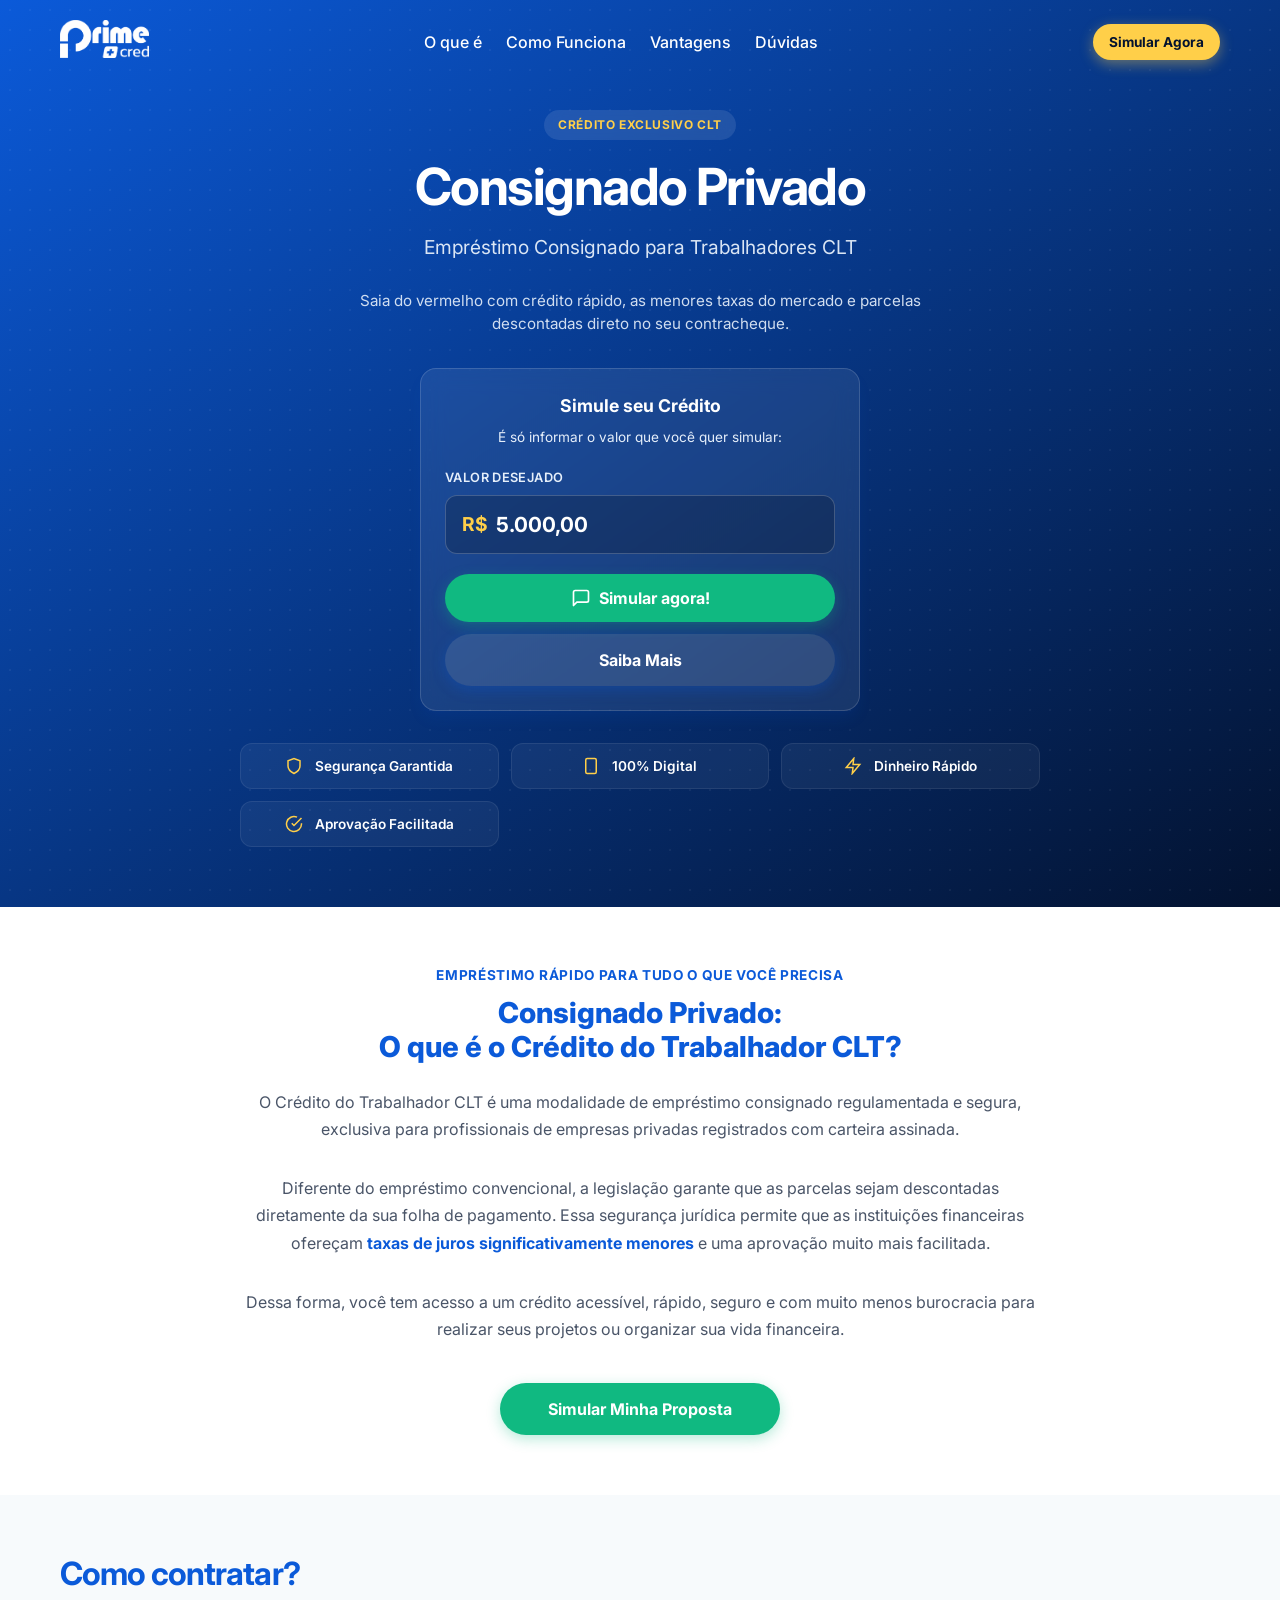
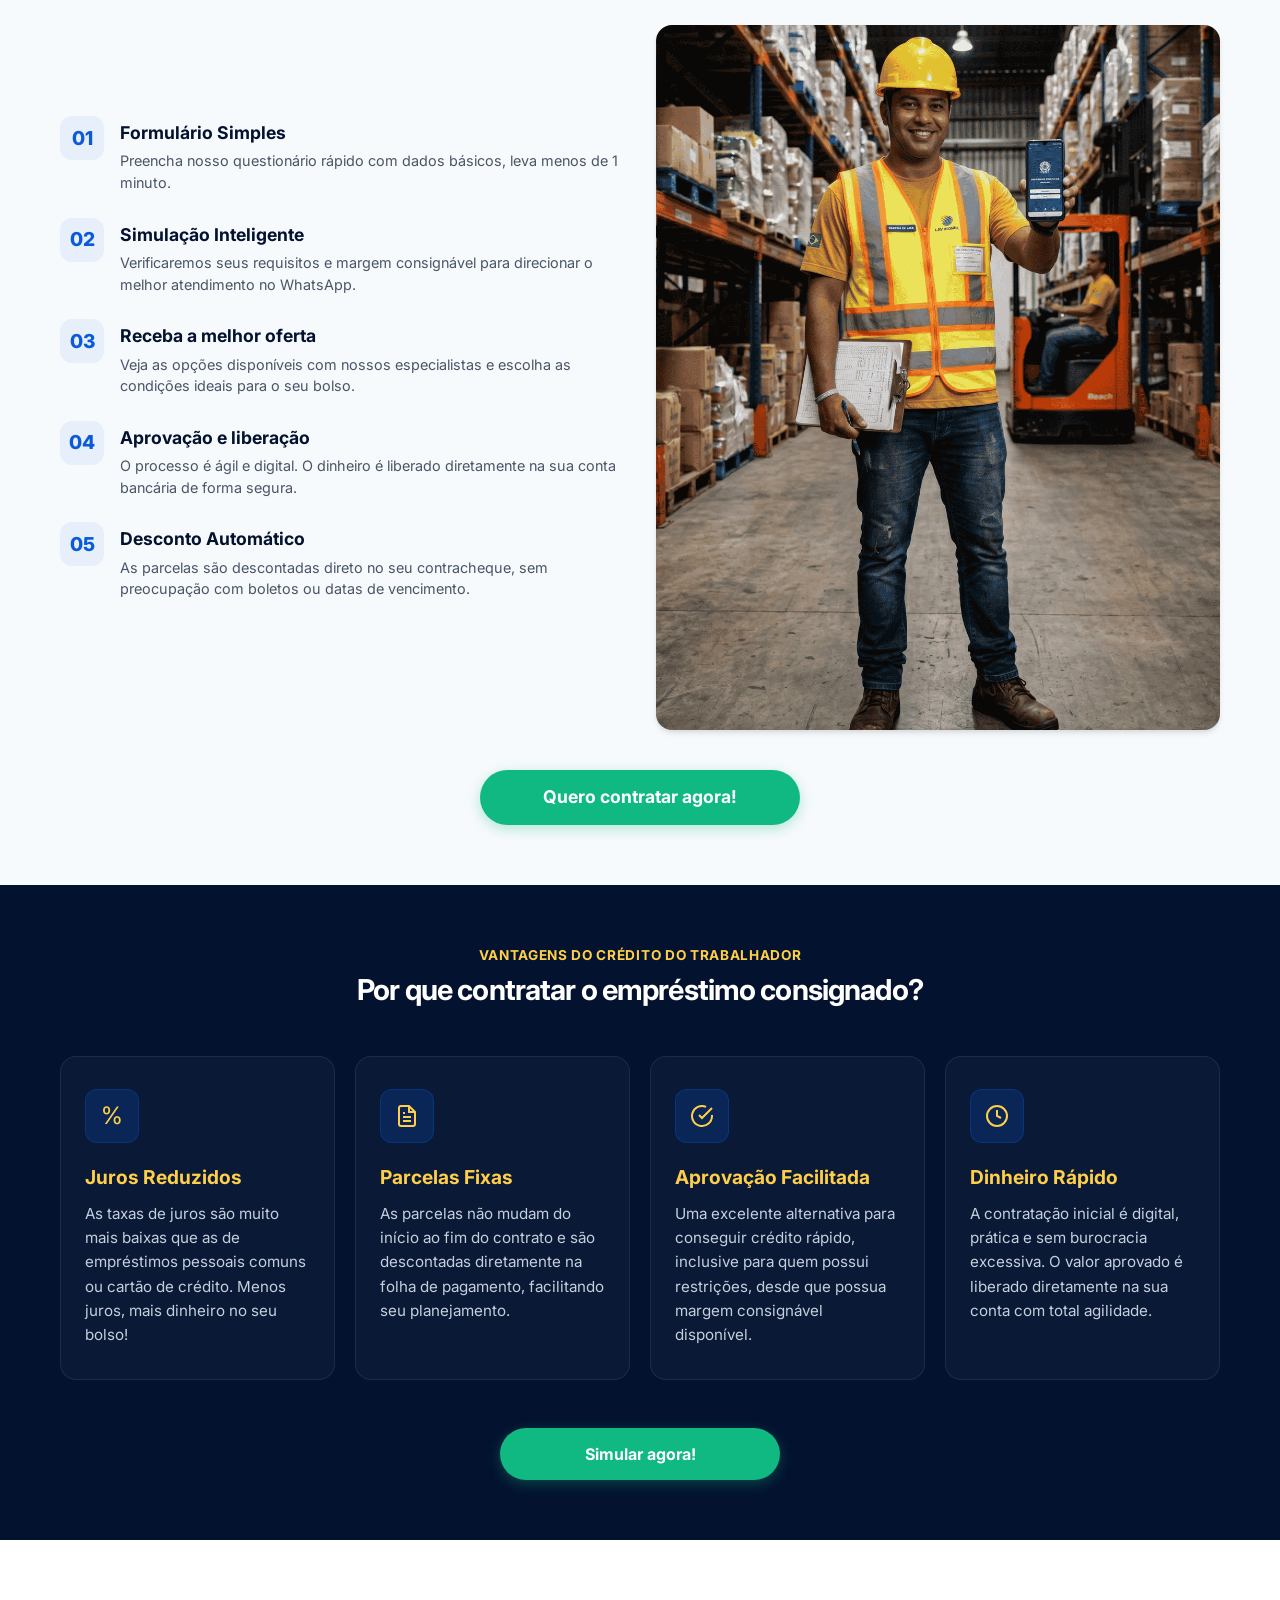
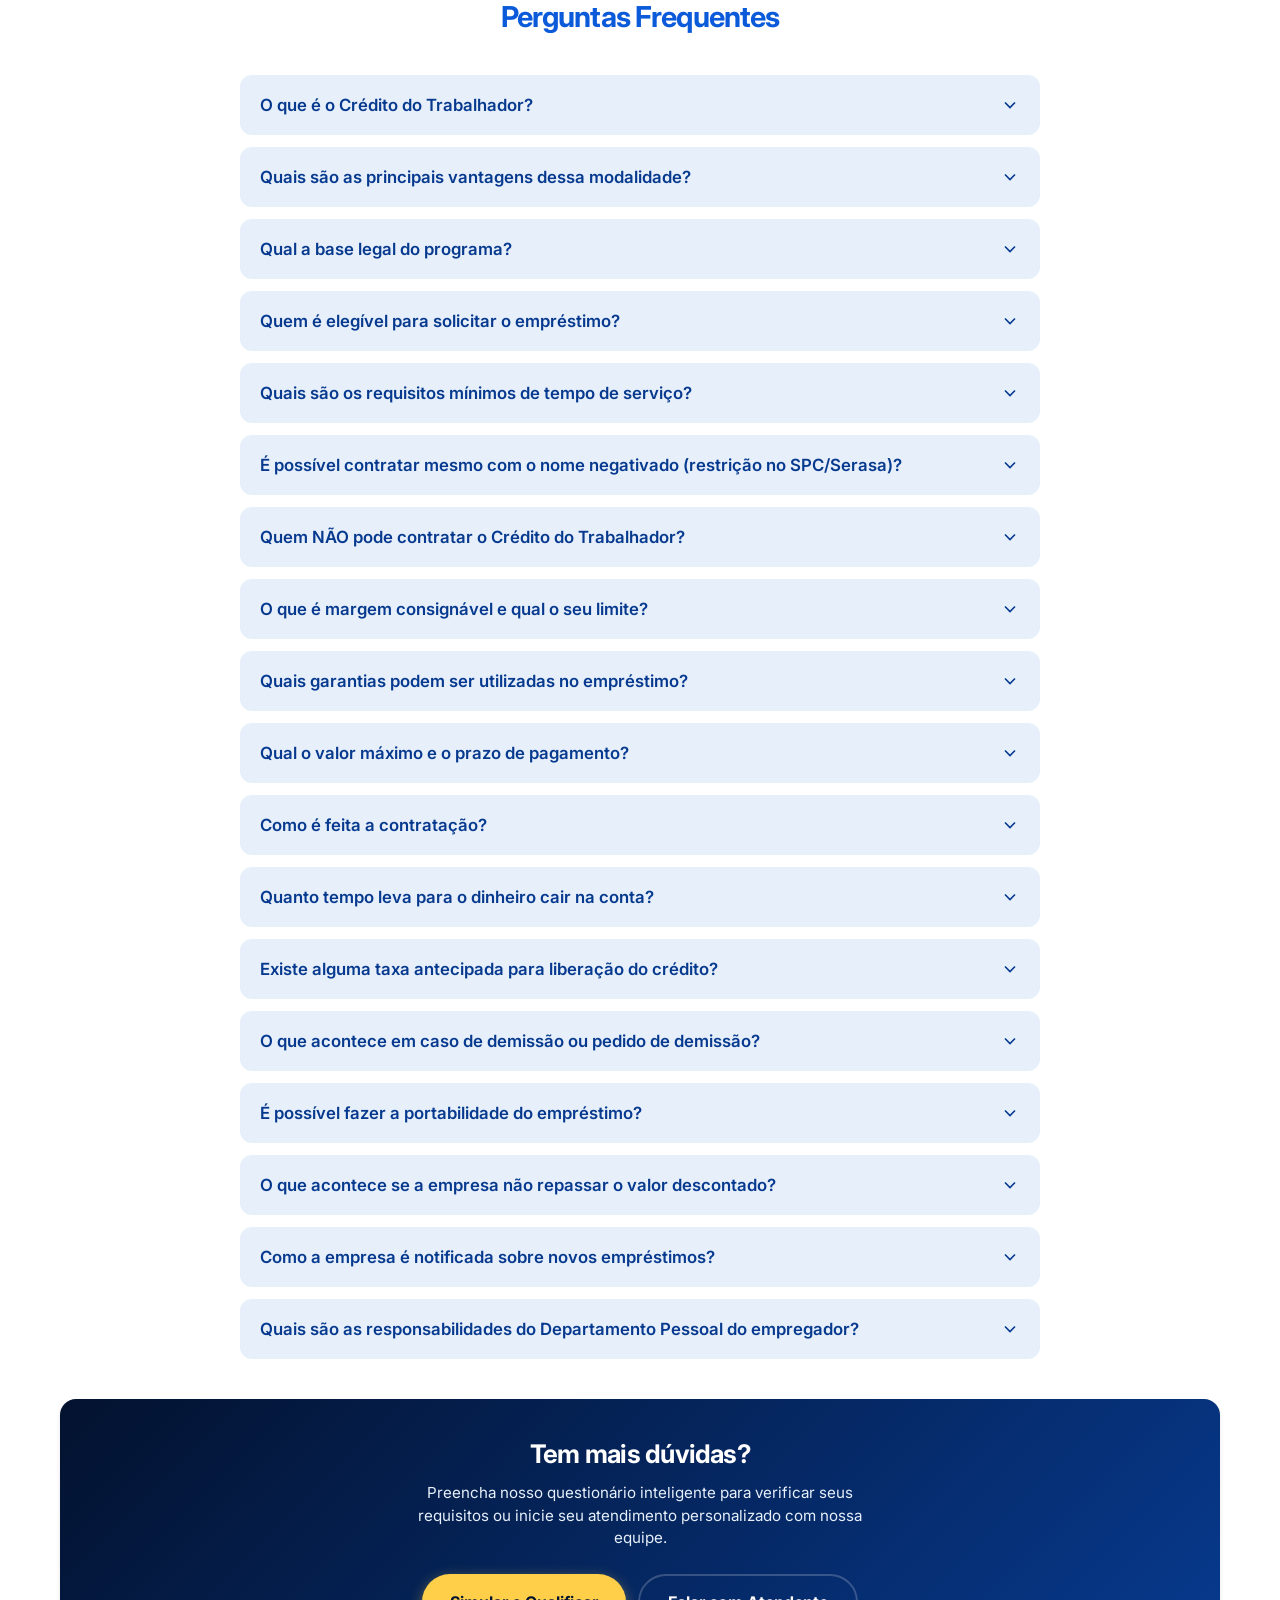
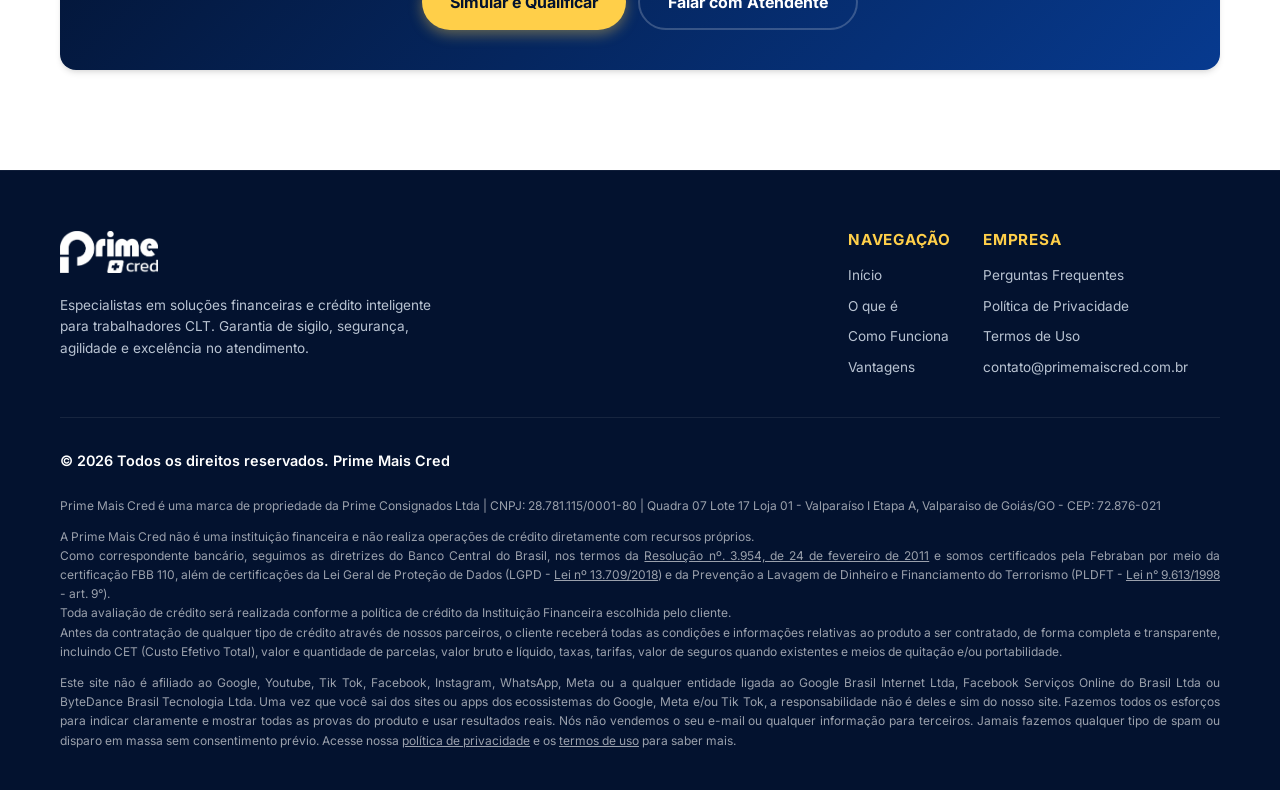
==== commit 957b0c24: "Adiciona Páginas Termos de Uso e Política de Privacidade" ====
--- a/index.html
+++ b/index.html
@@ -491,6 +491,8 @@
             <h4>Empresa</h4>
             <ul>
               <li><a href="#faq">Perguntas Frequentes</a></li>
+              <li><a href="politica-privacidade.html">Política de Privacidade</a></li>
+              <li><a href="termos-uso.html">Termos de Uso</a></li>
               <li><span>contato@primemaiscred.com.br</span></li>
             </ul>
           </div>
@@ -513,7 +515,7 @@
             Antes da contratação de qualquer tipo de crédito através de nossos parceiros, o cliente receberá todas as condições e informações relativas ao produto a ser contratado, de forma completa e transparente, incluindo CET (Custo Efetivo Total), valor e quantidade de parcelas, valor bruto e líquido, taxas, tarifas, valor de seguros quando existentes e meios de quitação e/ou portabilidade.
           </p>
           <p>
-            Este site não é afiliado ao Google, Youtube, Tik Tok, Facebook, Instagram, WhatsApp, Meta ou a qualquer entidade ligada ao Google Brasil Internet Ltda, Facebook Serviços Online do Brasil Ltda ou ByteDance Brasil Tecnologia Ltda. Uma vez que você sai dos sites ou apps dos ecossistemas do Google, Meta e/ou Tik Tok, a responsabilidade não é deles e sim do nosso site. Fazemos todos os esforços para indicar claramente e mostrar todas as provas do produto e usar resultados reais. Nós não vendemos o seu e-mail ou qualquer informação para terceiros. Jamais fazemos qualquer tipo de spam ou disparo em massa sem consentimento prévio. Acesse nossa política de privacidade e os termos de uso para saber mais.
+            Este site não é afiliado ao Google, Youtube, Tik Tok, Facebook, Instagram, WhatsApp, Meta ou a qualquer entidade ligada ao Google Brasil Internet Ltda, Facebook Serviços Online do Brasil Ltda ou ByteDance Brasil Tecnologia Ltda. Uma vez que você sai dos sites ou apps dos ecossistemas do Google, Meta e/ou Tik Tok, a responsabilidade não é deles e sim do nosso site. Fazemos todos os esforços para indicar claramente e mostrar todas as provas do produto e usar resultados reais. Nós não vendemos o seu e-mail ou qualquer informação para terceiros. Jamais fazemos qualquer tipo de spam ou disparo em massa sem consentimento prévio. Acesse nossa <a href="politica-privacidade.html" style="color: inherit; text-decoration: underline;">política de privacidade</a> e os <a href="termos-uso.html" style="color: inherit; text-decoration: underline;">termos de uso</a> para saber mais.
           </p>
         </div>
       </div>
